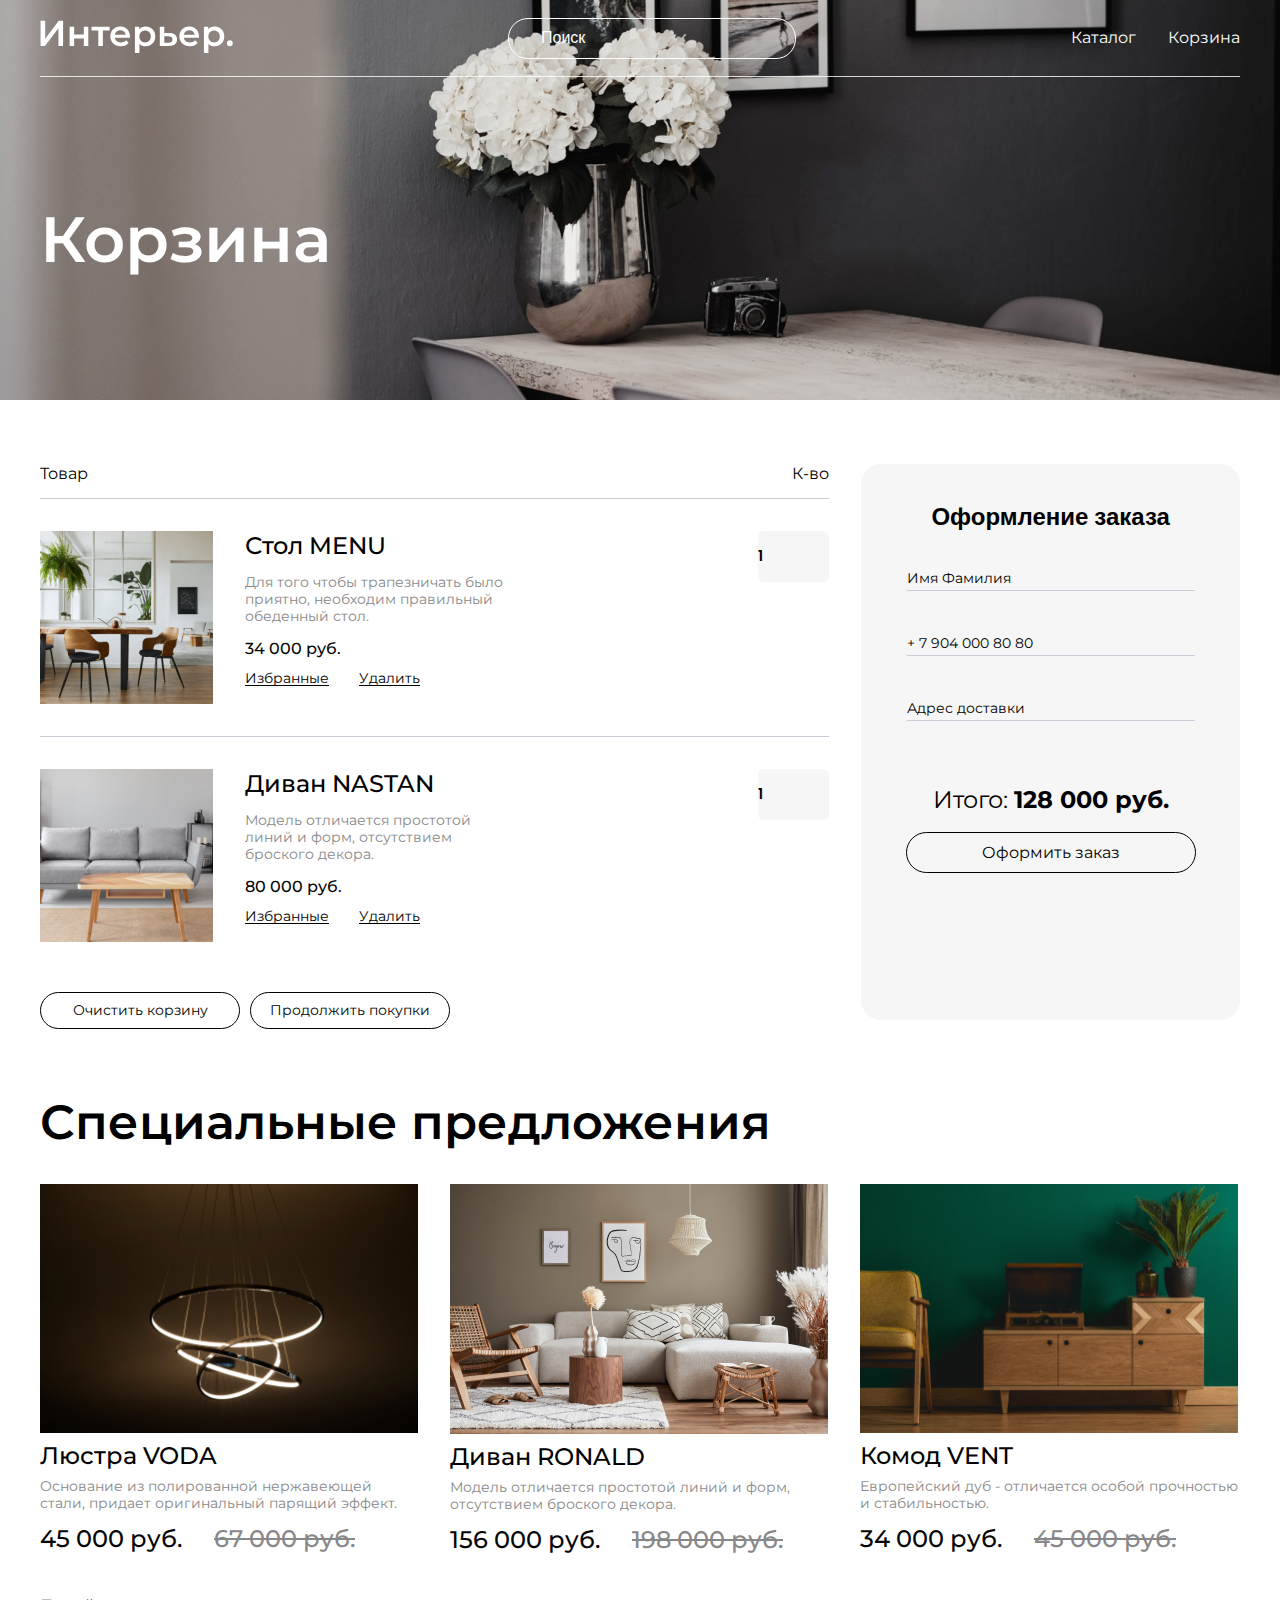
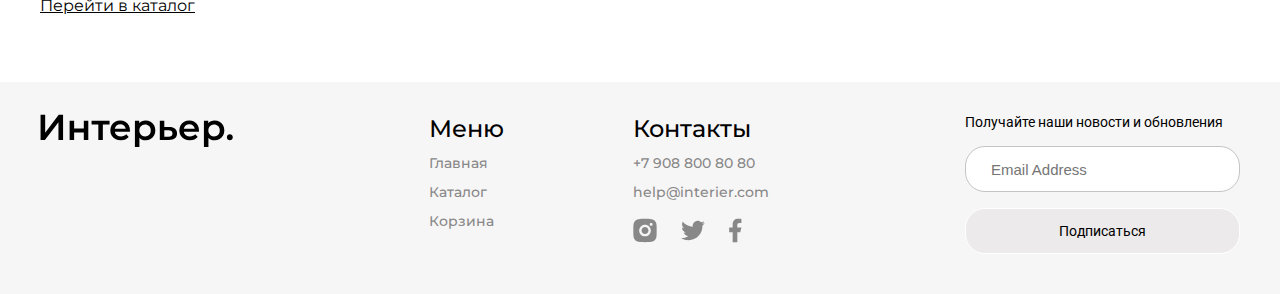
==== cart.html @ 15ba9079 "first commit" ====
<!DOCTYPE html>
<html lang="en">

<head>
    <meta charset="UTF-8">
    <meta http-equiv="X-UA-Compatible" content="IE=edge">
    <meta name="viewport" content="width=device-width, initial-scale=1.0">
    <title>Document</title>
    <link rel="preconnect" href="https://fonts.googleapis.com">
    <link rel="preconnect" href="https://fonts.gstatic.com" crossorigin>
    <link href="https://fonts.googleapis.com/css2?family=Montserrat:wght@400;500;600&display=swap" rel="stylesheet">
    <link rel="preconnect" href="https://fonts.googleapis.com">
    <link rel="preconnect" href="https://fonts.gstatic.com" crossorigin>
    <link href="https://fonts.googleapis.com/css2?family=Montserrat:wght@400;500;600&family=Roboto&display=swap"
        rel="stylesheet">
    <link rel="preconnect" href="https://fonts.googleapis.com">
    <link rel="preconnect" href="https://fonts.gstatic.com" crossorigin>
    <link
        href="https://fonts.googleapis.com/css2?family=Montserrat:wght@400;500;600&family=Poppins:ital,wght@0,400;0,500;0,600;1,400;1,500;1,600&family=Roboto&display=swap"
        rel="stylesheet">
    <link rel="stylesheet" href="style.css">
</head>

<body class="body">

    <div class="top-cart center">
        <header class="header">
            <a class="logo" href="index.html"><img class="logo__img" src="img/logo.svg" alt="logotip"></a>
            <input class="header__input" type="text" placeholder="Поиск">
            <nav class="header__nav">
                <a class="header__link" href="catalog.html"> Каталог</a>
                <a class="header__link" href="cart.html"> Корзина</a>
            </nav>
            <div class="header__nav_mobile">
                <a href="#"><svg width="17" height="16" viewBox="0 0 17 16" fill="none"
                        xmlns="http://www.w3.org/2000/svg">
                        <path
                            d="M2.7515 1.99141C1.59282 3.14838 0.918906 4.70363 0.867092 6.34023C0.815278 7.97682 1.38946 9.57159 2.47264 10.7995C3.55581 12.0275 5.06645 12.7962 6.69672 12.9491C8.29727 13.0991 9.89485 12.6444 11.1757 11.6766L14.5069 15.0085L14.5069 15.0085C14.5897 15.0914 14.6881 15.1571 14.7963 15.2019C14.9046 15.2468 15.0206 15.2698 15.1377 15.2698C15.2549 15.2698 15.3709 15.2468 15.4791 15.2019C15.5873 15.1571 15.6857 15.0914 15.7685 15.0085C15.8514 14.9257 15.9171 14.8274 15.9619 14.7191C16.0068 14.6109 16.0298 14.4949 16.0298 14.3777C16.0298 14.2606 16.0068 14.1446 15.9619 14.0363C15.9171 13.9281 15.8514 13.8298 15.7685 13.7469L15.7685 13.7469L12.4368 10.416C13.4021 9.13496 13.8547 7.53846 13.7038 5.93943C13.5501 4.31054 12.7816 2.80139 11.5547 1.719C10.3277 0.636623 8.73451 0.0623154 7.09916 0.11292C5.46381 0.163525 3.90917 0.835233 2.7515 1.99141ZM2.7515 1.99141L2.82216 2.06217L2.7515 1.99141ZM10.5895 3.25366C11.0271 3.68416 11.3751 4.19703 11.6135 4.76269C11.8518 5.32835 11.9758 5.93561 11.9783 6.54944C11.9808 7.16327 11.8618 7.77152 11.628 8.3391C11.3943 8.90669 11.0505 9.42238 10.6164 9.85642C10.1824 10.2905 9.66668 10.6343 9.09909 10.868C8.53151 11.1018 7.92326 11.2208 7.30943 11.2183C6.6956 11.2158 6.08834 11.0918 5.52268 10.8535C4.95702 10.6151 4.44415 10.2671 4.01365 9.82954C3.15334 8.95509 2.67341 7.77613 2.6784 6.54944C2.6834 5.32275 3.17291 4.14773 4.04032 3.28033C4.90772 2.41292 6.08274 1.92341 7.30943 1.91841C8.53612 1.91342 9.71508 2.39335 10.5895 3.25366Z"
                            fill="white" stroke="white" stroke-width="0.2" />
                    </svg>
                </a>
                <a href="catalog.html"><svg width="20" height="21" viewBox="0 0 20 21" fill="none"
                        xmlns="http://www.w3.org/2000/svg">
                        <rect x="0.800537" y="0.900024" width="4.57143" height="4.57143" fill="white" />
                        <rect x="0.800537" y="8.21436" width="4.57143" height="4.57143" fill="white" />
                        <rect x="0.800537" y="15.5286" width="4.57143" height="4.57143" fill="white" />
                        <rect x="8.11401" y="8.21436" width="4.57143" height="4.57143" fill="white" />
                        <rect x="8.11401" y="15.5286" width="4.57143" height="4.57143" fill="white" />
                        <rect x="8.11401" y="0.900024" width="4.57143" height="4.57143" fill="white" />
                        <rect x="15.4285" y="8.21436" width="4.57143" height="4.57143" fill="white" />
                        <rect x="15.4285" y="15.5286" width="4.57143" height="4.57143" fill="white" />
                        <rect x="15.4285" y="0.900024" width="4.57143" height="4.57143" fill="white" />
                    </svg>
                </a>
                <a href="cart.html"><svg width="19" height="17" viewBox="0 0 19 17" fill="none"
                        xmlns="http://www.w3.org/2000/svg">
                        <path
                            d="M11.5834 16.8333C12.1359 16.8333 12.6658 16.6138 13.0566 16.2231C13.4473 15.8324 13.6667 15.3025 13.6667 14.75C13.6667 14.1974 13.4473 13.6675 13.0566 13.2768C12.6658 12.8861 12.1359 12.6666 11.5834 12.6666C11.0309 12.6666 10.501 12.8861 10.1103 13.2768C9.71957 13.6675 9.50008 14.1974 9.50008 14.75C9.50008 15.3025 9.71957 15.8324 10.1103 16.2231C10.501 16.6138 11.0309 16.8333 11.5834 16.8333ZM4.29174 16.8333C4.84428 16.8333 5.37418 16.6138 5.76488 16.2231C6.15558 15.8324 6.37508 15.3025 6.37508 14.75C6.37508 14.1974 6.15558 13.6675 5.76488 13.2768C5.37418 12.8861 4.84428 12.6666 4.29174 12.6666C3.73921 12.6666 3.20931 12.8861 2.81861 13.2768C2.4279 13.6675 2.20841 14.1974 2.20841 14.75C2.20841 15.3025 2.4279 15.8324 2.81861 16.2231C3.20931 16.6138 3.73921 16.8333 4.29174 16.8333ZM17.873 2.16975C18.133 2.16136 18.3796 2.05217 18.5606 1.86525C18.7416 1.67834 18.8428 1.42836 18.8428 1.16819C18.8428 0.908013 18.7416 0.658037 18.5606 0.471123C18.3796 0.28421 18.133 0.175013 17.873 0.166626H16.674C15.7345 0.166626 14.922 0.818709 14.7178 1.73538L13.4126 7.61246C13.2084 8.52912 12.3959 9.18121 11.4563 9.18121H3.63133L2.12924 3.17079H11.8636C12.1212 3.15904 12.3644 3.04844 12.5425 2.86199C12.7206 2.67555 12.82 2.42761 12.82 2.16975C12.82 1.91189 12.7206 1.66395 12.5425 1.47751C12.3644 1.29106 12.1212 1.18046 11.8636 1.16871H2.12924C1.82473 1.16862 1.5242 1.23796 1.25051 1.37145C0.976816 1.50495 0.737162 1.69909 0.549763 1.93911C0.362364 2.17913 0.232155 2.45872 0.169035 2.75662C0.105913 3.05452 0.111544 3.36289 0.185495 3.65829L1.68758 9.66662C1.79586 10.1002 2.046 10.485 2.39821 10.7601C2.75042 11.0351 3.18447 11.1844 3.63133 11.1843H11.4563C12.368 11.1845 13.2524 10.8736 13.9636 10.3032C14.6748 9.73275 15.1701 8.93681 15.3678 8.04683L16.674 2.16975H17.873Z"
                            fill="white" />
                    </svg>
                </a>
            </div>
        </header>
        <h1 class="top-cart__title">Корзина</h1>
    </div>
    <div class="cart__wrap center">
        <div class="cart__content center">
            <div class="cart__name-box">
                <p>Товар</p>
                <p>К-во</p>
            </div>
            <section class="cart-item">
                <div class="cart-item__left">
                    <img class="cart-item__img" src="img/cart_item1.png" alt="item">
                    <div class="cart-item__info">
                        <h4 class="cart-item__title">Стол MENU</h4>
                        <p class="cart-item__text">Для того чтобы трапезничать было приятно, необходим правильный
                            обеденный стол.</p>
                        <p class="cart-item__price">34 000 руб.</p>
                        <div class="cart-item__link-box">
                            <a class="cart-item__link" href="#">Избранные</a>
                            <a class="cart-item__link" href="#">Удалить</a>
                        </div>
                    </div>
                </div>
                <input class="cart-item__input" type="number" value="1" min="1">
            </section>
            <section class="cart-item">
                <div class="cart-item__left">
                    <img class="cart-item__img" src="img/cart_item2.png" alt="item">
                    <div class="cart-item__info">
                        <h4 class="cart-item__title">Диван NASTAN</h4>
                        <p class="cart-item__text">Модель отличается простотой линий и форм, отсутствием броского
                            декора.</p>
                        <p class="cart-item__price">80 000 руб.</p>
                        <div class="cart-item__link-box">
                            <a class="cart-item__link" href="#">Избранные</a>
                            <a class="cart-item__link" href="#">Удалить</a>
                        </div>
                    </div>
                </div>
                <input class="cart-item__input" type="number" value="1" min="1">
            </section>
            <div class="cart-functions">
                <button class="cart-functions__button">Очистить корзину</button>
                <button class="cart-functions__button">Продолжить покупки</button>
            </div>
        </div>
        <form class="cart-form center" action="#">
            <h3 class="cart-form__title">Оформление заказа</h3>
            <input class="cart-form__input" type="text" placeholder="Имя Фамилия">
            <input class="cart-form__input" type="tel" placeholder="+ 7 904 000 80 80">
            <input class="cart-form__input" type="text" placeholder="Адрес доставки">
            <p class="cart-form__total">Итого:&nbsp;<span class="cart-form__total_bold">128 000 руб.</span></p>
            <button class="cart-form__button">Оформить заказ</button>

        </form>
    </div>
    <section class="product-box cart__product-box center">
        <h2 class="product-box__title">Специальные предложения</h2>
        <div class="product-content product-content__cart ">
            <div class="product">
                <img class="product__img" src="img/lustra_voda.png" alt="lustra voda">
                <a class="product__title" href="#">Люстра VODA</a>
                <p class="product__text">Основание из полированной нержавеющей стали, придает оригинальный парящий
                    эффект.</p>
                <p class="product__price">45 000 руб.<span class="product__price_select">67 000 руб.</span></p>
            </div>
            <div class="product">
                <img class="product__img" src="img/divan_Ronald.png" alt="divan Ronald">
                <a class="product__title" href="#">Диван RONALD</a>
                <p class="product__text">Модель отличается простотой линий и форм, отсутствием броского декора.</p>
                <p class="product__price">156 000 руб.<span class="product__price_select">198 000 руб.</span></p>
            </div>
            <div class="product">
                <img class="product__img" src="img/Komod_vent.png" alt="Komod_vent">
                <a class="product__title" href="#">Комод VENT</a>
                <p class="product__text">Европейский дуб - отличается особой прочностью и стабильностью.</p>
                <p class="product__price">34 000 руб.<span class="product__price_select">45 000 руб.</span></p>
            </div>
        </div>
    </section>
    <a class="link__catalog center" href="catalog.html">Перейти в каталог</a>
    <footer class="footer center">
        <a class="footer__logo" href="#"><img src="img/interer_black.svg" alt="logotip"></a>
        <div class="footer__content">
            <nav class="footer__nav">
                <h4 class="footer__title">Меню</h4>
                <a class="footer__link" href="index.html"> Главная</a>
                <a class="footer__link" href="catalog.html"> Каталог</a>
                <a class="footer__link" href="cart.html"> Корзина</a>
            </nav>
            <div class="footer__contact">
                <h4 class="footer__title">Контакты</h4>
                <a class="footer__link" href="tel:+79088008080">+7 908 800 80 80</a>
                <a class="footer__link" href="mailto:help@interier.com">help@interier.com</a>
                <div class="footer__icon">
                    <a href="#"><svg class="footer__icon_activ" width="24" height="25" viewBox="0 0 24 25"
                            fill="#888888" xmlns="http://www.w3.org/2000/svg">
                            <path
                                d="M12 0.833984C15.1698 0.833984 15.5653 0.845651 16.809 0.903984C18.0515 0.962318 18.8973 1.15715 19.6417 1.44648C20.4117 1.74282 21.0603 2.14415 21.709 2.79165C22.3022 3.37486 22.7613 4.08034 23.0542 4.85898C23.3423 5.60215 23.5383 6.44915 23.5967 7.69165C23.6515 8.93532 23.6667 9.33082 23.6667 12.5007C23.6667 15.6705 23.655 16.066 23.5967 17.3097C23.5383 18.5522 23.3423 19.398 23.0542 20.1423C22.7621 20.9214 22.303 21.627 21.709 22.2097C21.1256 22.8027 20.4202 23.2617 19.6417 23.5548C18.8985 23.843 18.0515 24.039 16.809 24.0973C15.5653 24.1522 15.1698 24.1673 12 24.1673C8.83017 24.1673 8.43467 24.1557 7.191 24.0973C5.9485 24.039 5.10267 23.843 4.35834 23.5548C3.57938 23.2625 2.87378 22.8034 2.291 22.2097C1.69764 21.6265 1.23859 20.921 0.945836 20.1423C0.656503 19.3992 0.461669 18.5522 0.403336 17.3097C0.348502 16.066 0.333336 15.6705 0.333336 12.5007C0.333336 9.33082 0.345002 8.93532 0.403336 7.69165C0.461669 6.44798 0.656503 5.60332 0.945836 4.85898C1.23778 4.07986 1.69694 3.37419 2.291 2.79165C2.87395 2.19809 3.5795 1.739 4.35834 1.44648C5.10267 1.15715 5.94734 0.962318 7.191 0.903984C8.43467 0.849151 8.83017 0.833984 12 0.833984ZM12 6.66732C10.4529 6.66732 8.96918 7.2819 7.87521 8.37586C6.78125 9.46982 6.16667 10.9536 6.16667 12.5007C6.16667 14.0477 6.78125 15.5315 7.87521 16.6254C8.96918 17.7194 10.4529 18.334 12 18.334C13.5471 18.334 15.0308 17.7194 16.1248 16.6254C17.2188 15.5315 17.8333 14.0477 17.8333 12.5007C17.8333 10.9536 17.2188 9.46982 16.1248 8.37586C15.0308 7.2819 13.5471 6.66732 12 6.66732ZM19.5833 6.37565C19.5833 5.98888 19.4297 5.61794 19.1562 5.34445C18.8827 5.07096 18.5118 4.91732 18.125 4.91732C17.7382 4.91732 17.3673 5.07096 17.0938 5.34445C16.8203 5.61794 16.6667 5.98888 16.6667 6.37565C16.6667 6.76243 16.8203 7.13336 17.0938 7.40685C17.3673 7.68034 17.7382 7.83398 18.125 7.83398C18.5118 7.83398 18.8827 7.68034 19.1562 7.40685C19.4297 7.13336 19.5833 6.76243 19.5833 6.37565ZM12 9.00065C12.9283 9.00065 13.8185 9.3694 14.4749 10.0258C15.1313 10.6822 15.5 11.5724 15.5 12.5007C15.5 13.4289 15.1313 14.3191 14.4749 14.9755C13.8185 15.6319 12.9283 16.0007 12 16.0007C11.0717 16.0007 10.1815 15.6319 9.52513 14.9755C8.86875 14.3191 8.5 13.4289 8.5 12.5007C8.5 11.5724 8.86875 10.6822 9.52513 10.0258C10.1815 9.3694 11.0717 9.00065 12 9.00065Z" />
                        </svg>
                    </a>
                    <a href="#"><svg class="footer__icon_activ" width="24" height="21" viewBox="0 0 24 21"
                            fill="#888888" xmlns="http://www.w3.org/2000/svg">
                            <path
                                d="M23.8557 3.09919C22.965 3.49317 22.0205 3.75191 21.0533 3.86686C22.0727 3.2572 22.8357 2.29771 23.2 1.16719C22.2433 1.73652 21.1945 2.13552 20.1013 2.35136C19.3671 1.5657 18.3938 1.04465 17.3328 0.869207C16.2718 0.693765 15.1826 0.873764 14.2345 1.38122C13.2864 1.88868 12.5325 2.69516 12.09 3.67528C11.6475 4.65541 11.5412 5.75427 11.7877 6.80103C9.84763 6.70379 7.94973 6.19964 6.21718 5.3213C4.48462 4.44296 2.95616 3.21008 1.73101 1.70269C1.29735 2.44755 1.06946 3.29429 1.07067 4.15619C1.07067 5.84786 1.93167 7.34236 3.24067 8.21736C2.46602 8.19297 1.70841 7.98377 1.03101 7.60719V7.66786C1.03124 8.79451 1.42111 9.88641 2.1345 10.7584C2.84789 11.6304 3.8409 12.2289 4.94517 12.4524C4.22606 12.6472 3.47203 12.676 2.74017 12.5364C3.05152 13.5061 3.65835 14.3543 4.4757 14.962C5.29305 15.5697 6.27999 15.9066 7.29834 15.9255C6.28624 16.7204 5.12738 17.308 3.88804 17.6547C2.64869 18.0014 1.35316 18.1005 0.0755081 17.9462C2.30582 19.3805 4.90212 20.142 7.55384 20.1395C16.529 20.1395 21.4372 12.7044 21.4372 6.25619C21.4372 6.04619 21.4313 5.83386 21.422 5.62619C22.3773 4.93572 23.2019 4.08038 23.8568 3.10036L23.8557 3.09919Z" />
                        </svg>
                    </a>
                    <a href="#"><svg class="footer__icon_activ" width="13" height="25" viewBox="0 0 13 25"
                            fill="#888888" xmlns="http://www.w3.org/2000/svg">
                            <path
                                d="M8.33332 14.2218H11.25L12.4167 9.55518H8.33332V7.22184C8.33332 6.02018 8.33332 4.88851 10.6667 4.88851H12.4167V0.968509C12.0363 0.918343 10.6002 0.805176 9.08349 0.805176C5.91599 0.805176 3.66666 2.73834 3.66666 6.28851V9.55518H0.166656V14.2218H3.66666V24.1385H8.33332V14.2218Z" />
                        </svg>
                    </a>
                </div>
            </div>
        </div>
        <div class="footer__form-wrap">
            <form class="footer__form" action="#">
                <p class="footer__form-text">Получайте наши новости и обновления</p>
                <input class="footer__input" type="email" placeholder="Email Address">
                <button class="footer__button">Подписаться</button>
            </form>
            </div>
    </footer>
</body>

</html>
---- style.css ----
* {
  margin: 0;
  padding: 0;
}

a {
  text-decoration: none;
}

* {
  box-sizing: border-box;
}

.body {
  font-family: "Montserrat", sans-serif;
}

.center {
  padding-left: calc(50% - 600px);
  padding-right: calc(50% - 600px);
}

.header {
  height: 77px;
  display: flex;
  flex-wrap: wrap;
  justify-content: space-between;
  align-items: center;
  border-bottom: 0.5px solid rgba(255, 255, 255, 0.8);
}
.header__input {
  height: 41px;
  width: 288px;
  border: 1px solid #ffffff;
  border-radius: 20px;
  background-color: transparent;
  outline: none;
  font-style: normal;
  font-weight: 400;
  font-size: 16px;
  line-height: 20px;
  color: #ffffff;
  padding-left: 32px;
  padding-right: 32px;
}
.header__input::-moz-placeholder {
  color: #ffffff;
}
.header__input::placeholder {
  color: #ffffff;
}
.header__nav {
  display: flex;
  gap: 32px;
}
.header__nav_mobile {
  display: none;
}
.header__link {
  font-family: "Montserrat";
  font-style: normal;
  font-weight: 400;
  font-size: 16px;
  line-height: 20px;
  color: #ffffff;
  transition: all 0.5s;
}
.header__link:hover {
  text-decoration: underline;
}

.top {
  height: 735px;
  background-image: url(img/Rectangle\ 15.png);
  background-position: center;
  background-repeat: no-repeat;
  background-size: cover;
}
.top__title-index {
  font-family: "Montserrat";
  font-style: normal;
  font-weight: 600;
  font-size: 64px;
  line-height: 70px;
  color: #ffffff;
  margin-top: 64px;
  margin-bottom: 16px;
  max-width: 792px;
}
.top__text {
  font-style: normal;
  font-weight: 400;
  font-size: 24px;
  line-height: 32px;
  color: #ffffff;
  margin-bottom: 16px;
}
.top__link {
  font-style: normal;
  font-weight: 400;
  font-size: 16px;
  line-height: 24px;
  text-decoration-line: underline;
  color: #ffffff;
  transition: all 0.5s;
}
.top__link:hover {
  text-decoration: none;
  color: #888888;
}

.for {
  padding-top: 64px;
}
.for__title {
  font-style: normal;
  font-weight: 600;
  font-size: 48px;
  line-height: 59px;
  color: #000000;
}
.for__content {
  display: grid;
  gap: 32px;
  grid-template-columns: repeat(12, 1fr);
  margin-top: 32px;
}
.for__item {
  height: 433px;
  grid-column: span 4;
  display: flex;
  justify-content: center;
  align-items: center;
}
.for__item_big {
  grid-column: span 6;
}
.for__item1 {
  background-image: url(img/item1.jpg);
  background-size: cover;
  background-position: center;
  background-repeat: no-repeat;
}
.for__item2 {
  background-image: url(img/item2.jpg);
  background-size: cover;
  background-position: center;
  background-repeat: no-repeat;
}
.for__item3 {
  background-image: url(img/item3.jpg);
  background-size: cover;
  background-position: center;
  background-repeat: no-repeat;
}
.for__item4 {
  background-image: url(img/item4.jpg);
  background-size: cover;
  background-position: center;
  background-repeat: no-repeat;
}
.for__item5 {
  background-image: url(img/item5.jpg);
  background-size: cover;
  background-position: center;
  background-repeat: no-repeat;
}
.for__link {
  font-style: normal;
  font-weight: 600;
  font-size: 34px;
  line-height: 41px;
  color: #ffffff;
  transition: all 0.5s;
}
.for__link:hover {
  border-bottom: 2px solid currentColor;
}

.product-box {
  padding-top: 64px;
}
.product-box__title {
  font-family: "Montserrat";
  font-style: normal;
  font-weight: 600;
  font-size: 48px;
  line-height: 59px;
  color: #000000;
}

.product-content {
  margin-top: 32px;
  display: flex;
  -moz-column-gap: 32px;
       column-gap: 32px;
  row-gap: 56px;
  flex-wrap: wrap;
}

.product {
  display: flex;
  flex-direction: column;
  width: 378px;
}
.product__img {
  width: 100%;
}
.product__title {
  font-style: normal;
  font-weight: 500;
  font-size: 24px;
  line-height: 29px;
  color: #000000;
  margin-top: 8px;
  margin-bottom: 8px;
  transition: all 0.5s;
}
.product__title:hover {
  text-decoration: underline;
}
.product__text {
  font-style: normal;
  font-weight: 400;
  font-size: 14px;
  line-height: 17px;
  color: #888888;
  margin-bottom: 12px;
}
.product__price {
  font-family: "Montserrat";
  font-style: normal;
  font-weight: 500;
  font-size: 24px;
  line-height: 29px;
  color: #050505;
}
.product__price_select {
  font-style: normal;
  font-weight: 500;
  font-size: 24px;
  line-height: 29px;
  text-decoration-line: line-through;
  color: #888888;
  margin-left: 32px;
}

.link__catalog {
  display: block;
  font-style: normal;
  font-weight: 400;
  font-size: 16px;
  line-height: 24px;
  text-decoration-line: underline;
  color: #000000;
  margin-top: 40px;
  margin-bottom: 64px;
  transition: all 0.5s;
}
.link__catalog:hover {
  text-decoration: none;
  color: #888888;
}

/*footer*/
.footer {
  display: flex;
  flex-wrap: wrap;
  justify-content: space-between;
  background: #F7F6F6;
  padding-top: 32px;
  padding-bottom: 40px;
}
.footer__content {
  display: flex;
  flex-wrap: wrap;
  gap: 129px;
}
.footer__inform {
  display: flex;
  flex-wrap: wrap;
}
.footer__nav {
  display: flex;
  flex-direction: column;
  gap: 12px;
}
.footer__title {
  font-style: normal;
  font-weight: 500;
  font-size: 24px;
  line-height: 29px;
  color: #000000;
  /*margin-right: 129px;*/
}
.footer__link {
  font-style: normal;
  font-weight: 500;
  font-size: 14px;
  line-height: 17px;
  color: #888888;
  transition: all 0.5s;
}
.footer__link:hover {
  text-decoration: underline;
}
.footer__contact {
  display: flex;
  flex-direction: column;
  gap: 12px;
}
.footer__icon {
  display: flex;
  flex-wrap: wrap;
  align-items: center;
  justify-content: flex-start;
  gap: 24px;
  width: 137px;
  height: 39px;
}
.footer__icon_activ {
  transition: all 0.5s;
}
.footer__icon_activ:hover {
  fill: #000000;
}
.footer__form-wrap {
  display: flex;
  flex-direction: column;
  justify-content: center;
}
.footer__form {
  display: flex;
  flex-direction: column;
}
.footer__form-text {
  font-family: "Roboto", sans-serif;
  font-style: normal;
  font-weight: 400;
  font-size: 14px;
  line-height: 16px;
  color: #000000;
  margin-bottom: 16px;
}
.footer__input {
  width: 275px;
  height: 46px;
  background: #ffffff;
  border: 1px solid #C4C4C4;
  border-radius: 20px;
  font-weight: 400;
  font-size: 15px;
  line-height: 18px;
  color: #C4C4C4;
  padding-left: 25px;
  padding-right: 25px;
  margin-bottom: 16px;
}
.footer__button {
  background: rgba(222, 215, 215, 0.41);
  border: 1px solid #ffffff;
  box-sizing: border-box;
  border-radius: 20px;
  width: 275px;
  height: 46px;
  font-weight: 400;
  font-size: 14px;
  line-height: 17px;
  color: #000000;
  font-family: "Roboto", sans-serif;
  transition: all 0.5s;
}
.footer__button:hover {
  background: #000000;
  font-style: normal;
  font-weight: 500;
  color: #ffffff;
}

/*Style for catalog*/
.top__catalog {
  height: 400px;
  background-image: url(img/catalog_top.png);
  background-position: center;
  background-repeat: no-repeat;
  background-size: cover;
}
.top__title-catalog {
  font-style: normal;
  font-weight: 600;
  font-size: 64px;
  line-height: 70px;
  color: #ffffff;
  margin-top: 127px;
}

.product-content-catalog {
  display: flex;
  gap: 48px 32px;
  flex-wrap: wrap;
}

.link__more {
  display: block;
  font-style: normal;
  font-weight: 400;
  font-size: 16px;
  line-height: 24px;
  text-decoration-line: underline;
  color: #000000;
  margin-top: 32px;
  margin-bottom: 64px;
  transition: all 0.5s;
}
.link__more:hover {
  text-decoration: none;
  color: #888888;
}

.info-catalog {
  display: flex;
  justify-content: space-between;
  margin-top: 64px;
  margin-bottom: 32px;
}

.position {
  display: flex;
  font-style: normal;
  font-weight: 400;
  font-size: 16px;
  line-height: 32px;
  color: #000000;
  list-style-type: none;
}
.position__list:not(:last-child)::after {
  content: "/";
  padding-left: 8px;
  padding-right: 8px;
}
.position__link {
  color: #000000;
  transition: all 0.5s;
}
.position__link:hover {
  text-decoration: underline;
}

select {
  background-color: transparent;
  -webkit-appearance: none;
     -moz-appearance: none;
          appearance: none;
  border: none;
  width: 100%;
  font-family: inherit;
  font-size: inherit;
  cursor: inherit;
  line-height: inherit;
  outline: none;
}

select::-ms-expand {
  display: none;
}

.select {
  border: 1px solid #C4C4C4;
  border-radius: 20px;
  width: 288px;
  height: 41px;
  font-style: normal;
  font-weight: 400;
  font-size: 16px;
  line-height: 20px;
  color: #000000;
  padding-left: 14px;
  padding-right: 22px;
  display: flex;
  align-items: center;
  justify-content: space-between;
}

@keyframes anim-button {
  0% {
    animation-timing-function: ease-out;
    transform: scale(1);
    transform-origin: center center;
  }
  10% {
    animation-timing-function: ease-in;
    transform: scale(0.91);
  }
  17% {
    animation-timing-function: ease-out;
    transform: scale(0.98);
  }
  33% {
    animation-timing-function: ease-in;
    transform: scale(0.87);
  }
  45% {
    animation-timing-function: ease-out;
    transform: scale(1);
  }
}
.top-cart {
  height: 400px;
  background-image: url(img/cart_top.png);
  background-size: cover;
  background-position: center;
  background-repeat: no-repeat;
}
.top-cart__title {
  margin-top: 127px;
  font-family: "Montserrat";
  font-style: normal;
  font-weight: 600;
  font-size: 64px;
  line-height: 70px;
  color: #ffffff;
}

.cart__wrap {
  display: grid;
  grid-template-columns: repeat(12, 1fr);
  gap: 32px;
  margin-top: 64px;
}
.cart__content {
  grid-column: span 8;
}
.cart__name-box {
  display: flex;
  justify-content: space-between;
  padding-bottom: 14px;
  font-style: normal;
  font-weight: 400;
  font-size: 16px;
  line-height: 20px;
  color: #000000;
}

.cart-form {
  background: #F7F6F6;
  border-radius: 20px;
  height: 556px;
  grid-column: span 4;
  display: flex;
  flex-direction: column;
  align-items: center;
}
.cart-form__title {
  font-family: "Poppins", sans-serif;
  font-style: normal;
  font-weight: 600;
  font-size: 24px;
  line-height: 36px;
  margin-top: 35px;
}
.cart-form__input {
  font-family: "Montserrat", sans-serif;
  font-style: normal;
  font-weight: 400;
  font-size: 14px;
  line-height: 17px;
  padding-bottom: 3px;
  padding-top: 35px;
  margin-bottom: 9px;
  -webkit-appearance: none;
     -moz-appearance: none;
          appearance: none;
  border: none;
  border-bottom: 1px solid #CACDD8;
  width: 288px;
  background-color: inherit;
}
.cart-form__input::-moz-placeholder {
  color: #000000;
}
.cart-form__input::placeholder {
  color: #000000;
}
.cart-form__total {
  font-family: "Montserrat", sans-serif;
  font-style: normal;
  font-weight: 400;
  font-size: 24px;
  line-height: 29px;
  color: #000000;
  margin-top: 55px;
}
.cart-form__total_bold {
  font-weight: bold;
}
.cart-form__button {
  font-family: "Montserrat", sans-serif;
  font-style: normal;
  font-weight: 400;
  font-size: 16px;
  line-height: 20px;
  color: #000000;
  width: 290px;
  height: 41px;
  margin-top: 18px;
  border: 1px solid #000000;
  border-radius: 50px;
  background: inherit;
  transition: all 0.5s;
  animation: anim-button 4s ease-in 0s infinite normal forwards;
}
.cart-form__button:hover {
  color: #ffffff;
  background: #000000;
}

.cart-item {
  border-top: 0.5px solid #CACDD8;
  padding-top: 32px;
  padding-bottom: 32px;
  display: flex;
  justify-content: space-between;
  align-items: start;
}
.cart-item__left {
  display: flex;
  gap: 32px;
}
.cart-item__info {
  max-width: 276px;
  display: flex;
  flex-direction: column;
  gap: 14px;
}
.cart-item__title {
  font-style: normal;
  font-weight: 500;
  font-size: 24px;
  line-height: 29px;
  color: #000000;
}
.cart-item__text {
  font-style: normal;
  font-weight: 400;
  font-size: 14px;
  line-height: 17px;
  color: #888888;
}
.cart-item__price {
  font-style: normal;
  font-weight: 500;
  font-size: 16px;
  line-height: 20px;
  color: #050505;
}
.cart-item__link-box {
  display: flex;
  gap: 30px;
}
.cart-item__link {
  display: block;
  font-style: normal;
  font-weight: 400;
  font-size: 14px;
  line-height: 210%;
  /*text-decoration-line: underline;*/
  border-bottom: 1px solid currentColor;
  display: inline-block;
  line-height: 0.85;
  color: #000000;
  transition: all 0.5s;
}
.cart-item__link:hover {
  border-bottom: none;
  color: #888888;
}
.cart-item__input {
  font-family: "Poppins", sans-serif;
  -webkit-appearance: none;
     -moz-appearance: none;
          appearance: none;
  border: none;
  width: 71px;
  outline: none;
  height: 51px;
  background: #F7F6F6;
  border-radius: 6px;
  font-style: normal;
  font-weight: 600;
  font-size: 14px;
  line-height: 210%;
  color: #000000;
}

.cart-functions {
  margin-top: 18px;
  display: flex;
  gap: 10px;
}
.cart-functions__button {
  width: 200px;
  height: 37px;
  border: 1px solid #000000;
  border-radius: 50px;
  font-family: "Montserrat";
  font-style: normal;
  font-weight: 400;
  font-size: 14px;
  line-height: 17px;
  color: #020202;
  background: inherit;
  display: block;
  transition: all 0.5s;
}
.cart-functions__button:hover {
  color: #ffffff;
  background: #000000;
}

@media (max-width: 1024px) {
  .center {
    padding-left: calc(50% - 393px);
    padding-right: calc(50% - 393px);
  }
  .for__item {
    height: 242px;
  }
  .for__item__big {
    height: 268px;
  }
  .for__content {
    gap: 30px;
  }
  .product-content {
    -moz-column-gap: 29px;
         column-gap: 29px;
    row-gap: 39px;
  }
  .product-content__cart {
    gap: 30px 29px;
  }
  .footer__logo {
    display: none;
  }
  .footer__content {
    gap: 100px;
  }
  .product-content-catalog {
    gap: 30px 29px;
    justify-content: center;
  }
  .cart__wrap {
    grid-template-columns: repeat(8, 1fr);
    margin-top: 66px;
    row-gap: 64px;
  }
  .cart-functions {
    margin-top: 0px;
  }
}
@media (min-width: 768px) and (max-width: 833px) {
  .center {
    padding-left: 24px;
    padding-right: 24px;
  }
  .product {
    width: 345px;
  }
  /*.footer__title {
          margin-right: 100px;
      }*/
}
@media (min-width: 768px) and (max-width: 833px) and (max-width: 767px) {
  .center {
    padding-left: 16px;
    padding-right: 16px;
    width: 100%;
  }
  .header {
    padding-top: 50px;
    border: none;
  }
  .header__input {
    display: none;
  }
  .header__nav {
    display: none;
  }
  .header__nav_mobile {
    display: flex;
    align-items: center;
    gap: 32px;
  }
  .logo__img {
    width: 99px;
  }
  .top__title-index {
    font-size: 48px;
    line-height: 59px;
    text-align: center;
  }
  .top__text {
    font-size: 16px;
    line-height: 32px;
    text-align: center;
  }
  .top__link {
    display: flex;
    font-size: 14px;
    justify-content: center;
    align-items: center;
  }
  .for {
    grid-template-columns: repeat(4 1fr);
    gap: 16px;
    padding-top: 32px;
  }
  .for__title {
    font-size: 24px;
    line-height: 29px;
  }
  .for__item {
    grid-column: 1/-1;
    height: 375px;
  }
  .for__item_big {
    height: 244px;
  }
  .for__link {
    font-size: 28px;
    line-height: 34px;
  }
  .product-box {
    padding-top: 32px;
  }
  .product-box__title {
    font-size: 24px;
    line-height: 29px;
  }
  .product-content {
    gap: 32px;
    justify-content: center;
  }
  .product {
    width: 348px;
  }
  .product__title {
    font-size: 18px;
    line-height: 22px;
    margin-top: 9px;
    margin-bottom: 9px;
  }
  .product__text {
    margin-bottom: 8px;
  }
  .product__price {
    font-size: 18px;
    line-height: 22px;
  }
  .product__price_select {
    font-size: 18px;
    line-height: 22px;
  }
  .link__catalog {
    margin-top: 36px;
    margin-bottom: 32px;
  }
  .footer {
    justify-content: center;
    gap: 34px;
  }
  .footer__content {
    gap: 100px;
  }
  .footer__title {
    margin-right: 0px;
  }
  /*style for catalog*/
  .top__title-catalog {
    font-size: 48px;
    line-height: 59px;
    text-align: center;
    margin-top: 100px;
  }
  .product-content-catalog {
    gap: 32px;
  }
  .info-catalog {
    margin-top: 32px;
    flex-wrap: wrap;
    gap: 16px;
  }
  .position {
    font-size: 14px;
  }
  .select {
    font-size: 14px;
    line-height: 17px;
  }
  .link__more {
    margin-bottom: 32px;
  }
  /*style for cart*/
  .top-cart__title {
    font-size: 48px;
    line-height: 59px;
    text-align: center;
    margin-top: 100px;
  }
  .cart__wrap {
    grid-template-columns: repeat(4, 1fr);
    gap: 48px 16px;
    margin-top: 92px;
  }
  .cart__content {
    grid-column: span 4;
  }
  .cart__name-box {
    display: none;
  }
  .cart__product-box {
    padding-top: 48px;
  }
  .cart-item {
    padding-top: 18px;
    padding-bottom: 24px;
  }
  .cart-item__img {
    display: none;
  }
  .cart-item__info {
    gap: 0px;
  }
  .cart-item__title {
    font-size: 18px;
    line-height: 22px;
  }
  .cart-item__text {
    font-size: 12px;
    line-height: 15px;
    margin-top: 8px;
    margin-bottom: 15px;
  }
  .cart-item__price {
    font-size: 12px;
    line-height: 15px;
    margin-bottom: 15px;
  }
  .cart-functions__button {
    width: 163px;
    height: 37px;
    font-size: 12px;
    line-height: 15px;
  }
  .cart-functions__button:hover {
    font-size: 12px;
    line-height: 15px;
  }
}
@media (min-width: 1025px) and (max-width: 1247px) {
  .center {
    padding-left: 24px;
    padding-right: 24px;
  }
}
@media (max-width: 767px) {
  .center {
    padding-left: 16px;
    padding-right: 16px;
    width: 100%;
  }
  .header {
    padding-top: 50px;
    border: none;
  }
  .header__input {
    display: none;
  }
  .header__nav {
    display: none;
  }
  .header__nav_mobile {
    display: flex;
    align-items: center;
    gap: 32px;
  }
  .logo__img {
    width: 99px;
  }
  .top__title-index {
    font-size: 48px;
    line-height: 59px;
    text-align: center;
  }
  .top__text {
    font-size: 16px;
    line-height: 32px;
    text-align: center;
  }
  .top__link {
    display: flex;
    font-size: 14px;
    justify-content: center;
    align-items: center;
  }
  .for {
    grid-template-columns: repeat(4 1fr);
    gap: 16px;
    padding-top: 32px;
  }
  .for__title {
    font-size: 24px;
    line-height: 29px;
  }
  .for__item {
    grid-column: 1/-1;
    height: 375px;
  }
  .for__item_big {
    height: 244px;
  }
  .for__link {
    font-size: 28px;
    line-height: 34px;
  }
  .product-box {
    padding-top: 32px;
  }
  .product-box__title {
    font-size: 24px;
    line-height: 29px;
  }
  .product-content {
    gap: 32px;
    justify-content: center;
  }
  .product {
    width: 348px;
  }
  .product__title {
    font-size: 18px;
    line-height: 22px;
    margin-top: 9px;
    margin-bottom: 9px;
  }
  .product__text {
    margin-bottom: 8px;
  }
  .product__price {
    font-size: 18px;
    line-height: 22px;
  }
  .product__price_select {
    font-size: 18px;
    line-height: 22px;
  }
  .link__catalog {
    margin-top: 36px;
    margin-bottom: 32px;
  }
  .footer {
    justify-content: center;
    gap: 34px;
  }
  .footer__content {
    gap: 100px;
  }
  .footer__title {
    margin-right: 0px;
  }
  /*style for catalog*/
  .top__title-catalog {
    font-size: 48px;
    line-height: 59px;
    text-align: center;
    margin-top: 100px;
  }
  .product-content-catalog {
    gap: 32px;
  }
  .info-catalog {
    margin-top: 32px;
    flex-wrap: wrap;
    gap: 16px;
  }
  .position {
    font-size: 14px;
  }
  .select {
    font-size: 14px;
    line-height: 17px;
  }
  .link__more {
    margin-bottom: 32px;
  }
  /*style for cart*/
  .top-cart__title {
    font-size: 48px;
    line-height: 59px;
    text-align: center;
    margin-top: 100px;
  }
  .cart__wrap {
    grid-template-columns: repeat(4, 1fr);
    gap: 48px 16px;
    margin-top: 92px;
  }
  .cart__content {
    grid-column: span 4;
  }
  .cart__name-box {
    display: none;
  }
  .cart__product-box {
    padding-top: 48px;
  }
  .cart-item {
    padding-top: 18px;
    padding-bottom: 24px;
  }
  .cart-item__img {
    display: none;
  }
  .cart-item__info {
    gap: 0px;
  }
  .cart-item__title {
    font-size: 18px;
    line-height: 22px;
  }
  .cart-item__text {
    font-size: 12px;
    line-height: 15px;
    margin-top: 8px;
    margin-bottom: 15px;
  }
  .cart-item__price {
    font-size: 12px;
    line-height: 15px;
    margin-bottom: 15px;
  }
  .cart-functions__button {
    width: 163px;
    height: 37px;
    font-size: 12px;
    line-height: 15px;
  }
  .cart-functions__button:hover {
    font-size: 12px;
    line-height: 15px;
  }
}/*# sourceMappingURL=style.css.map */
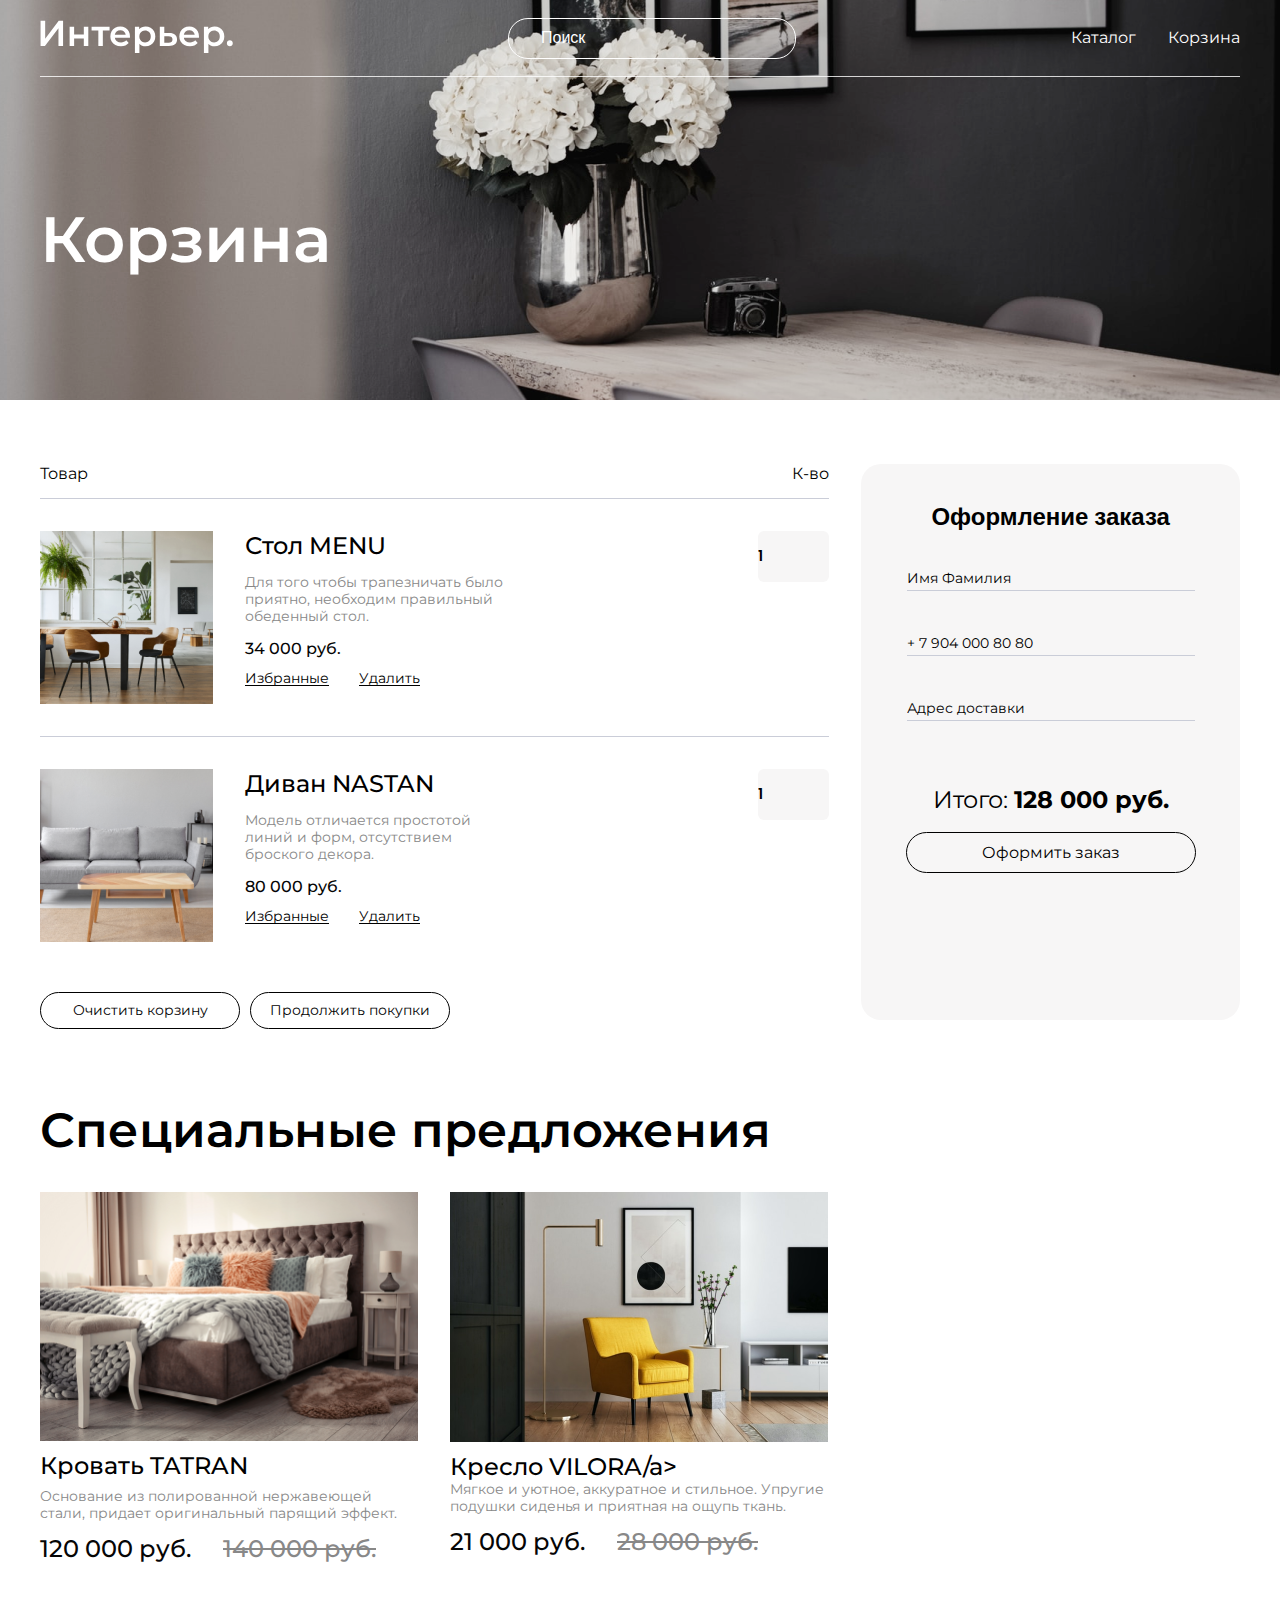
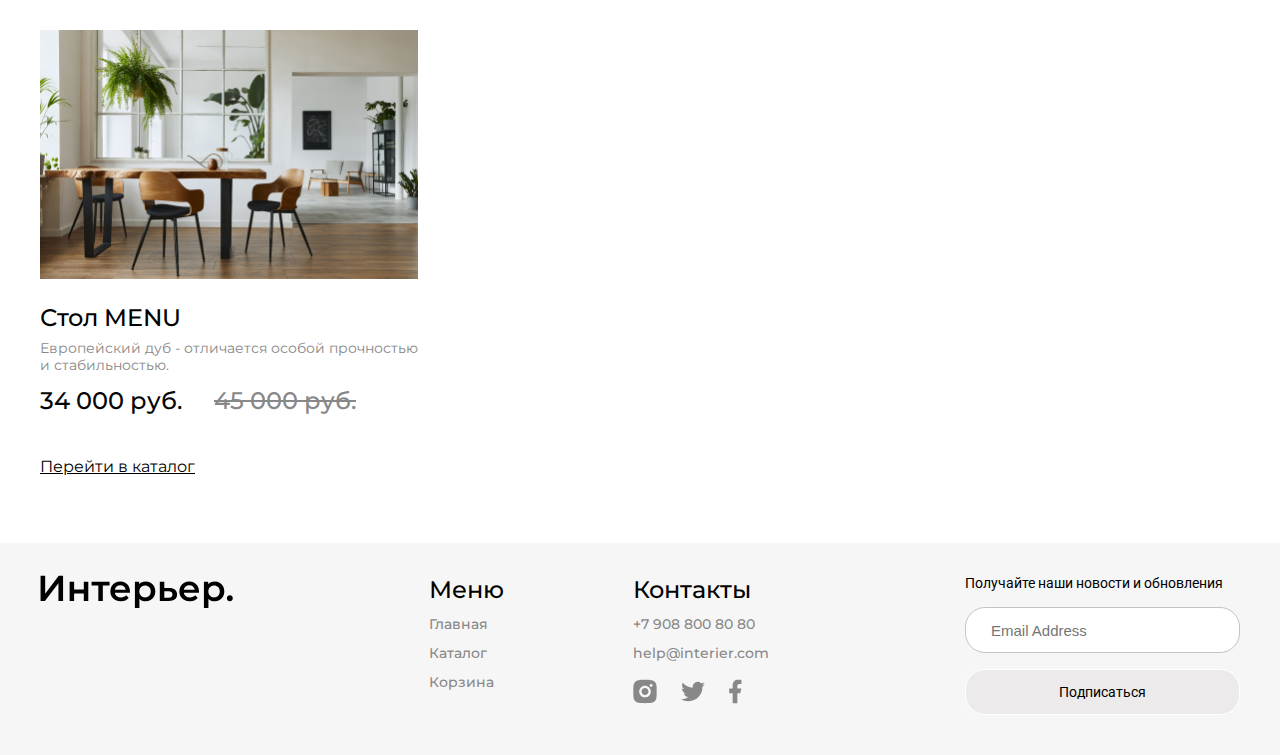
==== commit ee2ff921: "Correction after checking pixel perfect" ====
--- a/cart.html
+++ b/cart.html
@@ -120,21 +120,20 @@
         <h2 class="product-box__title">Специальные предложения</h2>
         <div class="product-content product-content__cart ">
             <div class="product">
-                <img class="product__img" src="img/lustra_voda.png" alt="lustra voda">
-                <a class="product__title" href="#">Люстра VODA</a>
-                <p class="product__text">Основание из полированной нержавеющей стали, придает оригинальный парящий
-                    эффект.</p>
-                <p class="product__price">45 000 руб.<span class="product__price_select">67 000 руб.</span></p>
+                <img class="product__img" src="img/krovat_tatran.png"lustra voda">
+                <a class="product__title" href="#">Кровать TATRAN</a>
+                <p class="product__text">Основание из полированной нержавеющей стали, придает оригинальный парящий эффект.</p>
+                <p class="product__price">120 000 руб.<span class="product__price_select">140 000 руб.</span></p>
             </div>
             <div class="product">
-                <img class="product__img" src="img/divan_Ronald.png" alt="divan Ronald">
-                <a class="product__title" href="#">Диван RONALD</a>
-                <p class="product__text">Модель отличается простотой линий и форм, отсутствием броского декора.</p>
-                <p class="product__price">156 000 руб.<span class="product__price_select">198 000 руб.</span></p>
+                <img class="product__img" src="img/kreslo_vilora.png" alt="divan Ronald">
+                <a class="product__title" href="#">Кресло VILORA/a>
+                <p class="product__text">Мягкое и уютное, аккуратное и стильное. Упругие подушки сиденья и приятная на ощупь ткань. </p>
+                <p class="product__price">21 000 руб.<span class="product__price_select">28 000 руб.</span></p>
             </div>
             <div class="product">
-                <img class="product__img" src="img/Komod_vent.png" alt="Komod_vent">
-                <a class="product__title" href="#">Комод VENT</a>
+                <img class="product__img" src="img/stol_menu.png" alt="Komod_vent">
+                <a class="product__title" href="#">Стол MENU</a>
                 <p class="product__text">Европейский дуб - отличается особой прочностью и стабильностью.</p>
                 <p class="product__price">34 000 руб.<span class="product__price_select">45 000 руб.</span></p>
             </div>
--- a/style.css
+++ b/style.css
@@ -126,7 +126,7 @@
   margin-top: 32px;
 }
 .for__item {
-  height: 433px;
+  height: 415px;
   grid-column: span 4;
   display: flex;
   justify-content: center;
@@ -178,7 +178,7 @@
 }
 
 .product-box {
-  padding-top: 64px;
+  padding-top: 72px;
 }
 .product-box__title {
   font-family: "Montserrat";
@@ -212,7 +212,7 @@
   font-size: 24px;
   line-height: 29px;
   color: #000000;
-  margin-top: 8px;
+  margin-top: 10px;
   margin-bottom: 8px;
   transition: all 0.5s;
 }
@@ -723,13 +723,13 @@
     padding-right: calc(50% - 393px);
   }
   .for__item {
-    height: 242px;
-  }
-  .for__item__big {
     height: 268px;
   }
   .for__content {
     gap: 30px;
+  }
+  .product-box {
+    padding-top: 64px;
   }
   .product-content {
     -moz-column-gap: 29px;
@@ -743,7 +743,7 @@
     display: none;
   }
   .footer__content {
-    gap: 100px;
+    gap: 130px;
   }
   .product-content-catalog {
     gap: 30px 29px;
@@ -753,6 +753,12 @@
     grid-template-columns: repeat(8, 1fr);
     margin-top: 66px;
     row-gap: 64px;
+  }
+  .cart-item {
+    padding-top: 25px;
+  }
+  .cart-item__link-box {
+    margin-top: 10px;
   }
   .cart-functions {
     margin-top: 0px;
@@ -991,6 +997,7 @@
     font-size: 48px;
     line-height: 59px;
     text-align: center;
+    margin-top: 46px;
   }
   .top__text {
     font-size: 16px;
@@ -1005,8 +1012,10 @@
   }
   .for {
     grid-template-columns: repeat(4 1fr);
+    padding-top: 32px;
+  }
+  .for__content {
     gap: 16px;
-    padding-top: 32px;
   }
   .for__title {
     font-size: 24px;
@@ -1024,7 +1033,7 @@
     line-height: 34px;
   }
   .product-box {
-    padding-top: 32px;
+    padding-top: 36px;
   }
   .product-box__title {
     font-size: 24px;
